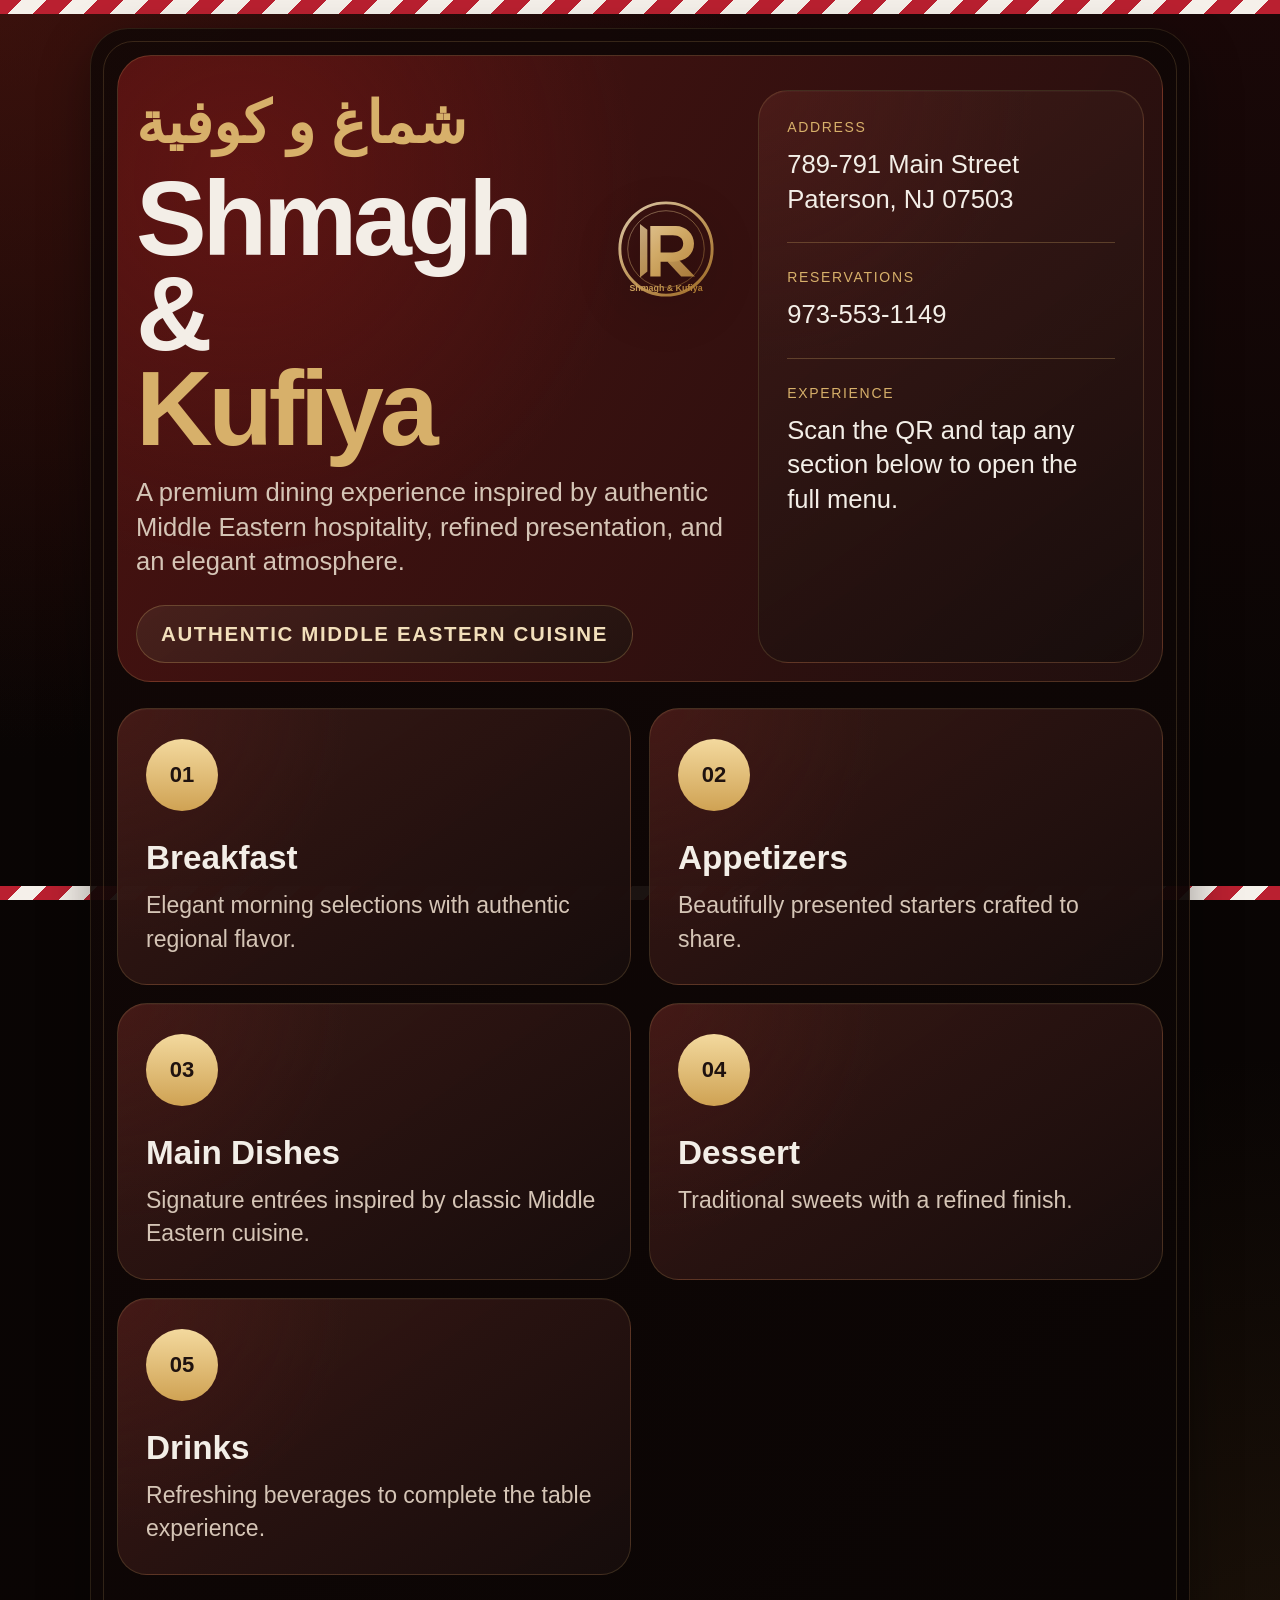
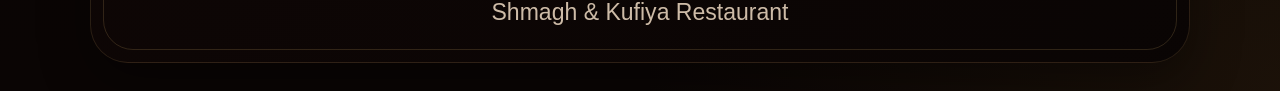
==== index.html @ 5cb91b73 "Add files via upload" ====
<!DOCTYPE html>
<html lang="en">
<head>
  <meta charset="UTF-8" />
  <meta name="viewport" content="width=device-width, initial-scale=1.0" />
  <title>Shmagh & Kufiya</title>
  <link rel="stylesheet" href="styles.css" />
</head>
<body>
  <main class="page-shell">
    <section class="hero">
      <div class="hero-grid">
        <div>
          <h2 class="arabic-title">شماغ و كوفية</h2>
          <div class="brand-wrap">
            <h1 class="brand-title">Shmagh<br>&amp;<br><span class="gold">Kufiya</span></h1>
            <img src="logo.svg" alt="Shmagh & Kufiya logo" class="hero-logo" />
          </div>
          <p class="hero-text">
            A premium dining experience inspired by authentic Middle Eastern hospitality,
            refined presentation, and an elegant atmosphere.
          </p>
          <div class="pill">Authentic Middle Eastern Cuisine</div>
        </div>

        <aside class="info-card">
          <div class="info-block">
            <span class="info-label">Address</span>
            <p class="info-value">789-791 Main Street<br>Paterson, NJ 07503</p>
          </div>
          <div class="info-block">
            <span class="info-label">Reservations</span>
            <p class="info-value">973-553-1149</p>
          </div>
          <div class="info-block">
            <span class="info-label">Experience</span>
            <p class="info-value">Scan the QR and tap any section below to open the full menu.</p>
          </div>
        </aside>
      </div>
    </section>

    <section class="section-nav" aria-label="Menu sections">
      <a href="breakfast.html" class="section-card">
        <span class="section-number">01</span>
        <h2 class="section-title">Breakfast</h2>
        <p class="section-text">Elegant morning selections with authentic regional flavor.</p>
      </a>

      <a href="appetizers.html" class="section-card">
        <span class="section-number">02</span>
        <h2 class="section-title">Appetizers</h2>
        <p class="section-text">Beautifully presented starters crafted to share.</p>
      </a>

      <a href="main.html" class="section-card">
        <span class="section-number">03</span>
        <h2 class="section-title">Main Dishes</h2>
        <p class="section-text">Signature entrées inspired by classic Middle Eastern cuisine.</p>
      </a>

      <a href="dessert.html" class="section-card">
        <span class="section-number">04</span>
        <h2 class="section-title">Dessert</h2>
        <p class="section-text">Traditional sweets with a refined finish.</p>
      </a>

      <a href="drinks.html" class="section-card">
        <span class="section-number">05</span>
        <h2 class="section-title">Drinks</h2>
        <p class="section-text">Refreshing beverages to complete the table experience.</p>
      </a>
    </section>

    <footer class="site-footer">Shmagh &amp; Kufiya Restaurant</footer>
  </main>
</body>
</html>
---- styles.css ----
:root {
  --bg: #090504;
  --panel: rgba(57, 22, 20, 0.78);
  --panel-2: rgba(33, 14, 13, 0.92);
  --gold: #d7b06a;
  --gold-soft: #f2dfbb;
  --text: #f3eee7;
  --muted: #d5c5b6;
  --line: rgba(215, 176, 106, 0.28);
  --shadow: 0 18px 50px rgba(0, 0, 0, 0.38);
  --radius-xl: 34px;
  --radius-lg: 26px;
  --radius-md: 18px;
  --maxw: 1100px;
}

* { box-sizing: border-box; }
html { scroll-behavior: smooth; }
body {
  margin: 0;
  min-height: 100vh;
  font-family: "Segoe UI", Tahoma, Arial, sans-serif;
  color: var(--text);
  background:
    radial-gradient(circle at top left, rgba(112, 32, 20, 0.38), transparent 35%),
    radial-gradient(circle at bottom right, rgba(88, 61, 25, 0.22), transparent 30%),
    linear-gradient(180deg, #1a0808 0%, #090504 45%, #0a0504 100%);
}

body::before,
body::after {
  content: "";
  position: fixed;
  left: 0;
  width: 100%;
  height: 14px;
  z-index: 0;
  pointer-events: none;
  background:
    repeating-linear-gradient(
      -45deg,
      #ba2030 0 18px,
      #f5f0ea 18px 36px
    );
}
body::before { top: 0; }
body::after { bottom: 0; }

img { max-width: 100%; display: block; }
a { color: inherit; }

.page-shell {
  position: relative;
  z-index: 1;
  width: min(calc(100% - 28px), var(--maxw));
  margin: 28px auto;
  padding: 26px;
  border: 1px solid rgba(215, 176, 106, 0.15);
  border-radius: 38px;
  background:
    linear-gradient(135deg, rgba(20, 8, 7, 0.93), rgba(10, 5, 4, 0.97));
  box-shadow: var(--shadow);
  overflow: hidden;
}

.page-shell::before {
  content: "";
  position: absolute;
  inset: 12px;
  border-radius: 30px;
  border: 1px solid rgba(215, 176, 106, 0.18);
  pointer-events: none;
}

.hero {
  position: relative;
  padding: 34px 18px 18px;
  border-radius: var(--radius-xl);
  background:
    radial-gradient(circle at 12% 20%, rgba(127, 24, 22, 0.42), transparent 38%),
    linear-gradient(120deg, rgba(82, 20, 18, 0.9), rgba(34, 16, 15, 0.95));
  border: 1px solid rgba(215, 176, 106, 0.2);
}

.hero-grid {
  display: grid;
  grid-template-columns: 1.4fr 0.9fr;
  gap: 22px;
  align-items: end;
}

.arabic-title {
  margin: 0 0 14px;
  color: var(--gold);
  font-size: clamp(34px, 5vw, 58px);
  font-weight: 700;
  line-height: 1.15;
}

.brand-wrap {
  position: relative;
  min-height: 200px;
}

.brand-title {
  margin: 0;
  font-size: clamp(58px, 9vw, 106px);
  line-height: 0.9;
  font-weight: 800;
  letter-spacing: -0.04em;
}

.brand-title .gold { color: var(--gold); }

.hero-logo {
  position: absolute;
  right: clamp(2px, 3vw, 16px);
  top: clamp(14px, 3vw, 24px);
  width: clamp(66px, 10vw, 108px);
  filter: drop-shadow(0 12px 30px rgba(0, 0, 0, 0.35));
  opacity: 0.96;
}

.hero-text {
  margin: 18px 0 0;
  max-width: 620px;
  color: var(--muted);
  font-size: clamp(21px, 2vw, 28px);
  line-height: 1.36;
}

.pill {
  display: inline-block;
  margin-top: 26px;
  padding: 16px 24px;
  border-radius: 999px;
  border: 1px solid rgba(215, 176, 106, 0.28);
  background: linear-gradient(145deg, rgba(75, 38, 33, 0.75), rgba(33, 20, 16, 0.85));
  color: var(--gold-soft);
  font-weight: 700;
  font-size: clamp(16px, 1.6vw, 22px);
  letter-spacing: 0.08em;
  text-transform: uppercase;
}

.info-card,
.section-card,
.menu-item,
.note-card {
  border: 1px solid rgba(215, 176, 106, 0.18);
  background:
    radial-gradient(circle at top left, rgba(98, 29, 26, 0.28), transparent 40%),
    linear-gradient(145deg, rgba(68, 30, 26, 0.78), rgba(23, 13, 12, 0.94));
  box-shadow: inset 0 1px 0 rgba(255, 255, 255, 0.03);
}

.info-card {
  align-self: stretch;
  padding: 28px;
  border-radius: 30px;
}

.info-block + .info-block {
  margin-top: 26px;
  padding-top: 26px;
  border-top: 1px solid var(--line);
}

.info-label {
  display: block;
  margin-bottom: 12px;
  color: var(--gold);
  text-transform: uppercase;
  letter-spacing: 0.12em;
  font-size: 14px;
}

.info-value {
  margin: 0;
  color: var(--text);
  font-size: clamp(20px, 2vw, 28px);
  line-height: 1.35;
}

.section-nav {
  margin-top: 26px;
  display: grid;
  grid-template-columns: repeat(2, minmax(0, 1fr));
  gap: 18px;
}

.section-card {
  position: relative;
  display: block;
  min-height: 184px;
  padding: 30px 28px 28px;
  border-radius: 30px;
  text-decoration: none;
  transition: transform 0.24s ease, box-shadow 0.24s ease, border-color 0.24s ease;
}

.section-card:hover,
.section-card:focus-visible {
  transform: translateY(-4px) scale(1.01);
  border-color: rgba(215, 176, 106, 0.42);
  box-shadow: 0 22px 44px rgba(0, 0, 0, 0.35);
}

.section-number {
  display: inline-grid;
  place-items: center;
  width: 72px;
  height: 72px;
  border-radius: 50%;
  background: linear-gradient(180deg, #f3d99e, #cfa253);
  color: #1f120f;
  font-size: 22px;
  font-weight: 800;
}

.section-title {
  margin: 28px 0 12px;
  font-size: clamp(26px, 2.6vw, 38px);
  font-weight: 800;
}

.section-text {
  margin: 0;
  color: var(--muted);
  font-size: clamp(18px, 1.8vw, 26px);
  line-height: 1.45;
}

.site-footer {
  padding: 24px 14px 10px;
  text-align: center;
  color: #cdbba7;
  font-size: clamp(18px, 1.8vw, 28px);
}

.page-header {
  padding: 40px 18px 22px;
  border-radius: var(--radius-xl);
  background:
    radial-gradient(circle at 15% 20%, rgba(127, 24, 22, 0.32), transparent 40%),
    linear-gradient(120deg, rgba(66, 18, 17, 0.9), rgba(28, 15, 14, 0.95));
  border: 1px solid rgba(215, 176, 106, 0.18);
}

.back-link {
  display: inline-flex;
  align-items: center;
  gap: 10px;
  margin-bottom: 18px;
  text-decoration: none;
  color: var(--gold-soft);
  font-weight: 600;
}

.page-title {
  margin: 0;
  font-size: clamp(46px, 8vw, 80px);
  line-height: 0.95;
}

.page-subtitle {
  margin: 16px 0 0;
  max-width: 760px;
  color: var(--muted);
  font-size: clamp(20px, 2vw, 28px);
  line-height: 1.42;
}

.menu-grid {
  display: grid;
  grid-template-columns: repeat(2, minmax(0, 1fr));
  gap: 18px;
  margin-top: 24px;
}

.menu-item {
  padding: 24px;
  border-radius: 26px;
}

.item-top {
  display: flex;
  gap: 14px;
  justify-content: space-between;
  align-items: flex-start;
}

.item-name {
  margin: 0;
  font-size: clamp(22px, 2.1vw, 30px);
  font-weight: 750;
}

.item-price {
  flex: 0 0 auto;
  color: var(--gold);
  font-weight: 800;
  font-size: clamp(18px, 2vw, 26px);
}

.item-desc {
  margin: 14px 0 0;
  color: var(--muted);
  font-size: clamp(16px, 1.6vw, 22px);
  line-height: 1.5;
}

.note-card {
  margin-top: 22px;
  padding: 22px 24px;
  border-radius: 22px;
  color: var(--muted);
  font-size: clamp(16px, 1.5vw, 20px);
}

.center-note {
  margin-top: 14px;
  color: #d5c5b6;
  text-align: center;
  font-size: 15px;
}

@media (max-width: 860px) {
  .page-shell { padding: 16px; margin: 16px auto; }
  .hero-grid,
  .menu-grid,
  .section-nav { grid-template-columns: 1fr; }
  .hero-logo {
    right: 0;
    top: 8px;
    width: 72px;
  }
  .brand-wrap { min-height: auto; padding-right: 78px; }
}

@media (max-width: 540px) {
  body::before,
  body::after { height: 10px; }
  .hero,
  .page-header,
  .info-card,
  .section-card,
  .menu-item { border-radius: 24px; }
  .section-card { min-height: 160px; }
  .section-number { width: 60px; height: 60px; font-size: 20px; }
}
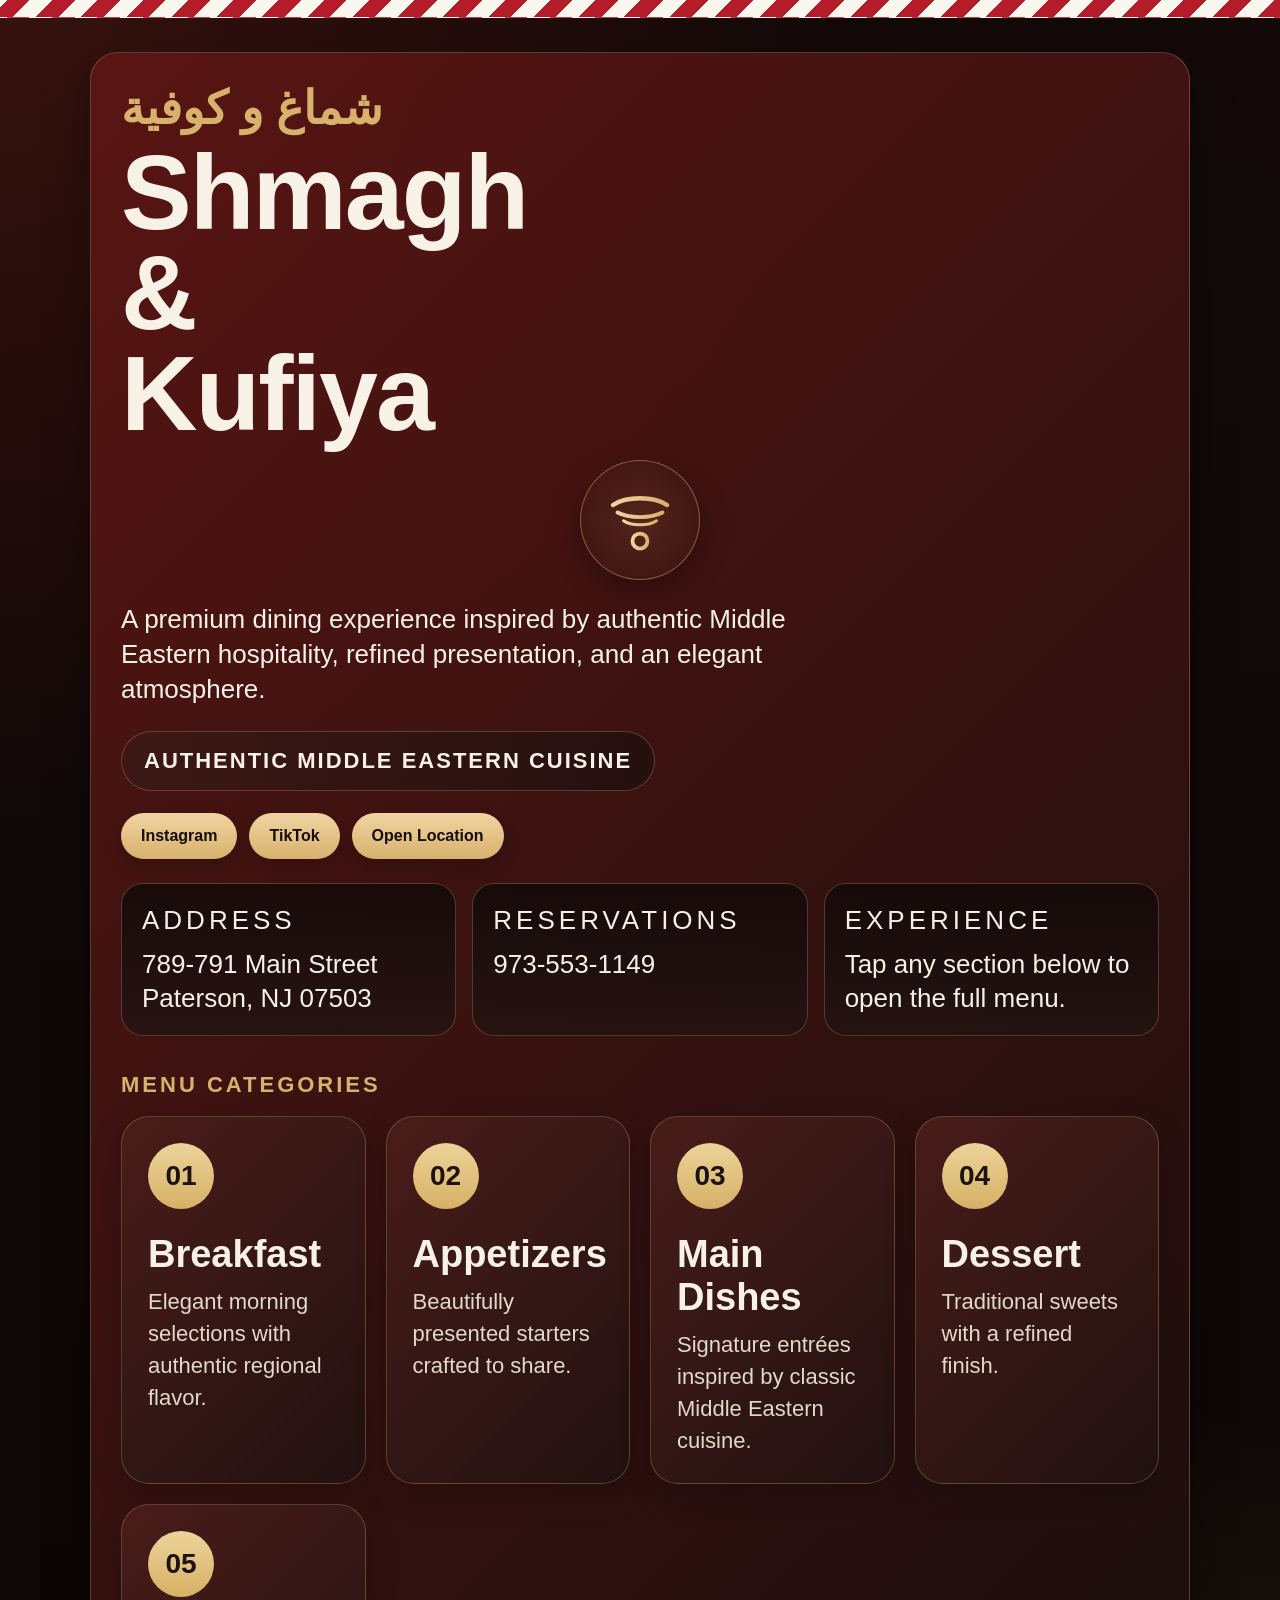
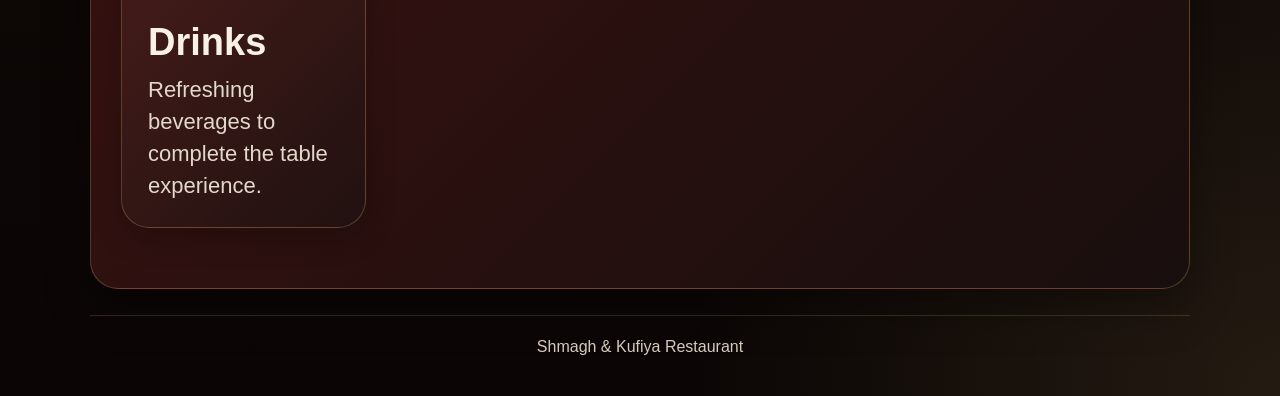
==== commit f16295c1: "Add files via upload" ====
--- a/index.html
+++ b/index.html
@@ -1,78 +1,88 @@
-<!DOCTYPE html>
+<!doctype html>
 <html lang="en">
 <head>
-  <meta charset="UTF-8" />
-  <meta name="viewport" content="width=device-width, initial-scale=1.0" />
+  <meta charset="UTF-8">
+  <meta name="viewport" content="width=device-width, initial-scale=1.0">
   <title>Shmagh & Kufiya</title>
-  <link rel="stylesheet" href="styles.css" />
+  <link rel="stylesheet" href="styles.css">
 </head>
 <body>
-  <main class="page-shell">
-    <section class="hero">
-      <div class="hero-grid">
-        <div>
-          <h2 class="arabic-title">شماغ و كوفية</h2>
-          <div class="brand-wrap">
-            <h1 class="brand-title">Shmagh<br>&amp;<br><span class="gold">Kufiya</span></h1>
-            <img src="logo.svg" alt="Shmagh & Kufiya logo" class="hero-logo" />
-          </div>
-          <p class="hero-text">
-            A premium dining experience inspired by authentic Middle Eastern hospitality,
-            refined presentation, and an elegant atmosphere.
-          </p>
-          <div class="pill">Authentic Middle Eastern Cuisine</div>
+  <div class="top-band"></div>
+
+  <section class="hero">
+    <div class="wrap">
+      <div class="hero-card">
+        <h2 class="ar-title">شماغ و كوفية</h2>
+        <h1 class="en-title">Shmagh<br>&<br>Kufiya</h1>
+
+        <div class="logo-center-wrap">
+          <img src="logo.svg" alt="Shmagh & Kufiya logo" class="logo-center-img">
         </div>
 
-        <aside class="info-card">
-          <div class="info-block">
-            <span class="info-label">Address</span>
-            <p class="info-value">789-791 Main Street<br>Paterson, NJ 07503</p>
+        <p class="tagline">A premium dining experience inspired by authentic Middle Eastern hospitality, refined presentation, and an elegant atmosphere.</p>
+
+        <div class="pill">Authentic Middle Eastern Cuisine</div>
+
+        <div class="quick-links">
+          <a class="quick-btn" href="https://www.instagram.com/shmaghwakufiya?igsh=MTh6cjltM2o0Z2xuYQ==" target="_blank" rel="noopener noreferrer">Instagram</a>
+          <a class="quick-btn" href="https://www.tiktok.com/@shmagh.kufiya.res?_r=1&_t=ZT-94sv7Sqb9Gn" target="_blank" rel="noopener noreferrer">TikTok</a>
+          <a class="quick-btn" href="https://maps.google.com/?q=789-791 Main Street Paterson NJ 07503" target="_blank" rel="noopener noreferrer">Open Location</a>
+        </div>
+
+        <div class="info-grid">
+          <div class="info-box">
+            <div class="info-label">Address</div>
+            <a href="https://maps.google.com/?q=789-791 Main Street Paterson NJ 07503" target="_blank" rel="noopener noreferrer">789-791 Main Street<br>Paterson, NJ 07503</a>
           </div>
-          <div class="info-block">
-            <span class="info-label">Reservations</span>
-            <p class="info-value">973-553-1149</p>
+
+          <div class="info-box">
+            <div class="info-label">Reservations</div>
+            <a href="tel:+19735531149">973-553-1149</a>
           </div>
-          <div class="info-block">
-            <span class="info-label">Experience</span>
-            <p class="info-value">Scan the QR and tap any section below to open the full menu.</p>
+
+          <div class="info-box">
+            <div class="info-label">Experience</div>
+            <div>Tap any section below to open the full menu.</div>
           </div>
-        </aside>
+        </div>
+
+        <h2 class="section-title">Menu Categories</h2>
+
+        <div class="menu-grid">
+          <a class="menu-card" href="breakfast.html">
+            <div class="num">01</div>
+            <h3>Breakfast</h3>
+            <p>Elegant morning selections with authentic regional flavor.</p>
+          </a>
+
+          <a class="menu-card" href="appetizers.html">
+            <div class="num">02</div>
+            <h3>Appetizers</h3>
+            <p>Beautifully presented starters crafted to share.</p>
+          </a>
+
+          <a class="menu-card" href="main.html">
+            <div class="num">03</div>
+            <h3>Main Dishes</h3>
+            <p>Signature entrées inspired by classic Middle Eastern cuisine.</p>
+          </a>
+
+          <a class="menu-card" href="dessert.html">
+            <div class="num">04</div>
+            <h3>Dessert</h3>
+            <p>Traditional sweets with a refined finish.</p>
+          </a>
+
+          <a class="menu-card" href="drinks.html">
+            <div class="num">05</div>
+            <h3>Drinks</h3>
+            <p>Refreshing beverages to complete the table experience.</p>
+          </a>
+        </div>
       </div>
-    </section>
+    </div>
+  </section>
 
-    <section class="section-nav" aria-label="Menu sections">
-      <a href="breakfast.html" class="section-card">
-        <span class="section-number">01</span>
-        <h2 class="section-title">Breakfast</h2>
-        <p class="section-text">Elegant morning selections with authentic regional flavor.</p>
-      </a>
-
-      <a href="appetizers.html" class="section-card">
-        <span class="section-number">02</span>
-        <h2 class="section-title">Appetizers</h2>
-        <p class="section-text">Beautifully presented starters crafted to share.</p>
-      </a>
-
-      <a href="main.html" class="section-card">
-        <span class="section-number">03</span>
-        <h2 class="section-title">Main Dishes</h2>
-        <p class="section-text">Signature entrées inspired by classic Middle Eastern cuisine.</p>
-      </a>
-
-      <a href="dessert.html" class="section-card">
-        <span class="section-number">04</span>
-        <h2 class="section-title">Dessert</h2>
-        <p class="section-text">Traditional sweets with a refined finish.</p>
-      </a>
-
-      <a href="drinks.html" class="section-card">
-        <span class="section-number">05</span>
-        <h2 class="section-title">Drinks</h2>
-        <p class="section-text">Refreshing beverages to complete the table experience.</p>
-      </a>
-    </section>
-
-    <footer class="site-footer">Shmagh &amp; Kufiya Restaurant</footer>
-  </main>
+  <div class="wrap footer">Shmagh &amp; Kufiya Restaurant</div>
 </body>
 </html>
--- a/styles.css
+++ b/styles.css
@@ -1,351 +1,87 @@
-:root {
-  --bg: #090504;
-  --panel: rgba(57, 22, 20, 0.78);
-  --panel-2: rgba(33, 14, 13, 0.92);
-  --gold: #d7b06a;
-  --gold-soft: #f2dfbb;
-  --text: #f3eee7;
-  --muted: #d5c5b6;
-  --line: rgba(215, 176, 106, 0.28);
-  --shadow: 0 18px 50px rgba(0, 0, 0, 0.38);
-  --radius-xl: 34px;
-  --radius-lg: 26px;
-  --radius-md: 18px;
-  --maxw: 1100px;
+:root{
+  --bg:#0f0908;
+  --panel:#2a1715;
+  --gold:#d7b26d;
+  --cream:#f8f1e6;
+  --line:rgba(215,178,109,.28)
 }
-
-* { box-sizing: border-box; }
-html { scroll-behavior: smooth; }
-body {
-  margin: 0;
-  min-height: 100vh;
-  font-family: "Segoe UI", Tahoma, Arial, sans-serif;
-  color: var(--text);
+*{box-sizing:border-box}
+html{scroll-behavior:smooth}
+body{
+  margin:0;
+  font-family:Arial,Helvetica,sans-serif;
+  color:var(--cream);
   background:
-    radial-gradient(circle at top left, rgba(112, 32, 20, 0.38), transparent 35%),
-    radial-gradient(circle at bottom right, rgba(88, 61, 25, 0.22), transparent 30%),
-    linear-gradient(180deg, #1a0808 0%, #090504 45%, #0a0504 100%);
+    radial-gradient(circle at top left, rgba(120,35,25,.35), transparent 35%),
+    radial-gradient(circle at bottom right, rgba(215,178,109,.12), transparent 25%),
+    linear-gradient(180deg,#130909 0%,#0b0605 100%);
+  min-height:100vh
 }
-
-body::before,
-body::after {
-  content: "";
-  position: fixed;
-  left: 0;
-  width: 100%;
-  height: 14px;
-  z-index: 0;
-  pointer-events: none;
-  background:
-    repeating-linear-gradient(
-      -45deg,
-      #ba2030 0 18px,
-      #f5f0ea 18px 36px
-    );
+.wrap{width:min(1100px,92vw);margin:0 auto}
+.top-band{height:18px;background:repeating-linear-gradient(-45deg,#b31c28 0 16px,#faf7ef 16px 32px);border-bottom:1px solid rgba(255,255,255,.15)}
+.hero,.page-hero{padding:34px 0 26px}
+.hero-card{
+  position:relative;
+  border:1px solid var(--line);
+  border-radius:28px;
+  padding:30px;
+  background:linear-gradient(135deg,rgba(91,22,20,.95),rgba(24,15,14,.96));
+  box-shadow:0 18px 45px rgba(0,0,0,.35);
+  overflow:hidden
 }
-body::before { top: 0; }
-body::after { bottom: 0; }
-
-img { max-width: 100%; display: block; }
-a { color: inherit; }
-
-.page-shell {
-  position: relative;
-  z-index: 1;
-  width: min(calc(100% - 28px), var(--maxw));
-  margin: 28px auto;
-  padding: 26px;
-  border: 1px solid rgba(215, 176, 106, 0.15);
-  border-radius: 38px;
-  background:
-    linear-gradient(135deg, rgba(20, 8, 7, 0.93), rgba(10, 5, 4, 0.97));
-  box-shadow: var(--shadow);
-  overflow: hidden;
+.ar-title{color:var(--gold);font-size:clamp(24px,5vw,46px);margin:0 0 8px;line-height:1.1;font-weight:700}
+.en-title{margin:0;line-height:.95;font-size:clamp(52px,11vw,106px);letter-spacing:-2px;font-weight:800;max-width:540px}
+.logo-center-wrap{
+  display:flex;
+  justify-content:center;
+  align-items:center;
+  margin:16px 0 12px;
 }
-
-.page-shell::before {
-  content: "";
-  position: absolute;
-  inset: 12px;
-  border-radius: 30px;
-  border: 1px solid rgba(215, 176, 106, 0.18);
-  pointer-events: none;
+.logo-center-img{
+  width:120px;
+  height:120px;
+  object-fit:contain;
+  border-radius:50%;
+  border:1px solid rgba(215,178,109,.45);
+  background:radial-gradient(circle, rgba(215,178,109,.12), rgba(0,0,0,.08));
+  padding:14px;
+  box-shadow:0 10px 30px rgba(0,0,0,.28)
 }
-
-.hero {
-  position: relative;
-  padding: 34px 18px 18px;
-  border-radius: var(--radius-xl);
-  background:
-    radial-gradient(circle at 12% 20%, rgba(127, 24, 22, 0.42), transparent 38%),
-    linear-gradient(120deg, rgba(82, 20, 18, 0.9), rgba(34, 16, 15, 0.95));
-  border: 1px solid rgba(215, 176, 106, 0.2);
+.tagline{max-width:760px;font-size:clamp(18px,3vw,26px);line-height:1.35;margin:22px 0 24px}
+.pill{display:inline-block;padding:16px 22px;border-radius:999px;border:1px solid var(--line);background:linear-gradient(90deg,rgba(55,28,25,.6),rgba(27,16,15,.7));font-size:clamp(18px,2.4vw,22px);font-weight:700;letter-spacing:2px;text-transform:uppercase}
+.quick-links{display:flex;flex-wrap:wrap;gap:12px;margin:22px 0 12px}
+.quick-btn{
+  text-decoration:none;
+  color:#160d0c;
+  background:linear-gradient(180deg,#f1d4a2,#d7b26d);
+  border-radius:999px;
+  padding:14px 20px;
+  font-weight:800;
+  box-shadow:0 8px 18px rgba(0,0,0,.18)
 }
-
-.hero-grid {
-  display: grid;
-  grid-template-columns: 1.4fr 0.9fr;
-  gap: 22px;
-  align-items: end;
+.info-grid{margin-top:24px;display:grid;grid-template-columns:repeat(auto-fit,minmax(230px,1fr));gap:16px}
+.info-box{border:1px solid var(--line);border-radius:22px;padding:20px;background:linear-gradient(180deg,rgba(17,10,9,.85),rgba(34,20,18,.8))}
+.info-label{color:var(--gold);font-size:14px;letter-spacing:4px;text-transform:uppercase;margin-bottom:10px}
+.info-box a,.info-box div{color:var(--cream);text-decoration:none;font-size:clamp(20px,2.8vw,26px);line-height:1.3}
+.section-title{margin:36px 0 18px;color:var(--gold);font-size:22px;letter-spacing:3px;text-transform:uppercase}
+.menu-grid{display:grid;grid-template-columns:repeat(auto-fit,minmax(230px,1fr));gap:20px;padding-bottom:30px}
+.menu-card{display:block;text-decoration:none;color:var(--cream);border:1px solid var(--line);border-radius:28px;padding:26px;min-height:220px;background:linear-gradient(135deg,rgba(75,30,27,.9),rgba(32,18,17,.96));box-shadow:0 10px 30px rgba(0,0,0,.22);transition:transform .18s ease}
+.menu-card:hover{transform:translateY(-4px)}
+.num{width:66px;height:66px;border-radius:50%;display:grid;place-items:center;background:linear-gradient(180deg,#edd39a,#d6b066);color:#1c1310;font-weight:800;font-size:28px}
+.menu-card h3{font-size:clamp(24px,4vw,38px);margin:24px 0 10px}
+.menu-card p{margin:0;color:#e2d8cb;font-size:clamp(17px,2.2vw,22px);line-height:1.45}
+.footer{border-top:1px solid rgba(215,178,109,.2);color:#d9cdbf;text-align:center;padding:22px 0 40px}
+.back{display:inline-block;margin:22px 0;color:var(--gold);text-decoration:none;font-weight:700}
+.page-title{font-size:clamp(36px,8vw,72px);margin:0 0 10px}
+.page-sub{color:#e6dccf;font-size:clamp(18px,2.5vw,24px);margin:0 0 18px}
+.list{display:grid;gap:14px;padding:0 0 30px}
+.item{border:1px solid var(--line);border-radius:22px;padding:18px 20px;background:linear-gradient(135deg,rgba(69,29,26,.9),rgba(22,14,13,.96));display:flex;align-items:flex-start;justify-content:space-between;gap:14px}
+.item h4{margin:0 0 6px;font-size:22px}.item p{margin:0;color:#dccfc1;line-height:1.45}.price{color:var(--gold);font-weight:800;white-space:nowrap;font-size:20px}
+@media (max-width:700px){
+  .hero-card{padding:24px 18px}
+  .en-title{max-width:300px}
+  .logo-center-img{width:92px;height:92px}
+  .quick-links{flex-direction:column}
+  .quick-btn{text-align:center}
+  .item{flex-direction:column}
 }
-
-.arabic-title {
-  margin: 0 0 14px;
-  color: var(--gold);
-  font-size: clamp(34px, 5vw, 58px);
-  font-weight: 700;
-  line-height: 1.15;
-}
-
-.brand-wrap {
-  position: relative;
-  min-height: 200px;
-}
-
-.brand-title {
-  margin: 0;
-  font-size: clamp(58px, 9vw, 106px);
-  line-height: 0.9;
-  font-weight: 800;
-  letter-spacing: -0.04em;
-}
-
-.brand-title .gold { color: var(--gold); }
-
-.hero-logo {
-  position: absolute;
-  right: clamp(2px, 3vw, 16px);
-  top: clamp(14px, 3vw, 24px);
-  width: clamp(66px, 10vw, 108px);
-  filter: drop-shadow(0 12px 30px rgba(0, 0, 0, 0.35));
-  opacity: 0.96;
-}
-
-.hero-text {
-  margin: 18px 0 0;
-  max-width: 620px;
-  color: var(--muted);
-  font-size: clamp(21px, 2vw, 28px);
-  line-height: 1.36;
-}
-
-.pill {
-  display: inline-block;
-  margin-top: 26px;
-  padding: 16px 24px;
-  border-radius: 999px;
-  border: 1px solid rgba(215, 176, 106, 0.28);
-  background: linear-gradient(145deg, rgba(75, 38, 33, 0.75), rgba(33, 20, 16, 0.85));
-  color: var(--gold-soft);
-  font-weight: 700;
-  font-size: clamp(16px, 1.6vw, 22px);
-  letter-spacing: 0.08em;
-  text-transform: uppercase;
-}
-
-.info-card,
-.section-card,
-.menu-item,
-.note-card {
-  border: 1px solid rgba(215, 176, 106, 0.18);
-  background:
-    radial-gradient(circle at top left, rgba(98, 29, 26, 0.28), transparent 40%),
-    linear-gradient(145deg, rgba(68, 30, 26, 0.78), rgba(23, 13, 12, 0.94));
-  box-shadow: inset 0 1px 0 rgba(255, 255, 255, 0.03);
-}
-
-.info-card {
-  align-self: stretch;
-  padding: 28px;
-  border-radius: 30px;
-}
-
-.info-block + .info-block {
-  margin-top: 26px;
-  padding-top: 26px;
-  border-top: 1px solid var(--line);
-}
-
-.info-label {
-  display: block;
-  margin-bottom: 12px;
-  color: var(--gold);
-  text-transform: uppercase;
-  letter-spacing: 0.12em;
-  font-size: 14px;
-}
-
-.info-value {
-  margin: 0;
-  color: var(--text);
-  font-size: clamp(20px, 2vw, 28px);
-  line-height: 1.35;
-}
-
-.section-nav {
-  margin-top: 26px;
-  display: grid;
-  grid-template-columns: repeat(2, minmax(0, 1fr));
-  gap: 18px;
-}
-
-.section-card {
-  position: relative;
-  display: block;
-  min-height: 184px;
-  padding: 30px 28px 28px;
-  border-radius: 30px;
-  text-decoration: none;
-  transition: transform 0.24s ease, box-shadow 0.24s ease, border-color 0.24s ease;
-}
-
-.section-card:hover,
-.section-card:focus-visible {
-  transform: translateY(-4px) scale(1.01);
-  border-color: rgba(215, 176, 106, 0.42);
-  box-shadow: 0 22px 44px rgba(0, 0, 0, 0.35);
-}
-
-.section-number {
-  display: inline-grid;
-  place-items: center;
-  width: 72px;
-  height: 72px;
-  border-radius: 50%;
-  background: linear-gradient(180deg, #f3d99e, #cfa253);
-  color: #1f120f;
-  font-size: 22px;
-  font-weight: 800;
-}
-
-.section-title {
-  margin: 28px 0 12px;
-  font-size: clamp(26px, 2.6vw, 38px);
-  font-weight: 800;
-}
-
-.section-text {
-  margin: 0;
-  color: var(--muted);
-  font-size: clamp(18px, 1.8vw, 26px);
-  line-height: 1.45;
-}
-
-.site-footer {
-  padding: 24px 14px 10px;
-  text-align: center;
-  color: #cdbba7;
-  font-size: clamp(18px, 1.8vw, 28px);
-}
-
-.page-header {
-  padding: 40px 18px 22px;
-  border-radius: var(--radius-xl);
-  background:
-    radial-gradient(circle at 15% 20%, rgba(127, 24, 22, 0.32), transparent 40%),
-    linear-gradient(120deg, rgba(66, 18, 17, 0.9), rgba(28, 15, 14, 0.95));
-  border: 1px solid rgba(215, 176, 106, 0.18);
-}
-
-.back-link {
-  display: inline-flex;
-  align-items: center;
-  gap: 10px;
-  margin-bottom: 18px;
-  text-decoration: none;
-  color: var(--gold-soft);
-  font-weight: 600;
-}
-
-.page-title {
-  margin: 0;
-  font-size: clamp(46px, 8vw, 80px);
-  line-height: 0.95;
-}
-
-.page-subtitle {
-  margin: 16px 0 0;
-  max-width: 760px;
-  color: var(--muted);
-  font-size: clamp(20px, 2vw, 28px);
-  line-height: 1.42;
-}
-
-.menu-grid {
-  display: grid;
-  grid-template-columns: repeat(2, minmax(0, 1fr));
-  gap: 18px;
-  margin-top: 24px;
-}
-
-.menu-item {
-  padding: 24px;
-  border-radius: 26px;
-}
-
-.item-top {
-  display: flex;
-  gap: 14px;
-  justify-content: space-between;
-  align-items: flex-start;
-}
-
-.item-name {
-  margin: 0;
-  font-size: clamp(22px, 2.1vw, 30px);
-  font-weight: 750;
-}
-
-.item-price {
-  flex: 0 0 auto;
-  color: var(--gold);
-  font-weight: 800;
-  font-size: clamp(18px, 2vw, 26px);
-}
-
-.item-desc {
-  margin: 14px 0 0;
-  color: var(--muted);
-  font-size: clamp(16px, 1.6vw, 22px);
-  line-height: 1.5;
-}
-
-.note-card {
-  margin-top: 22px;
-  padding: 22px 24px;
-  border-radius: 22px;
-  color: var(--muted);
-  font-size: clamp(16px, 1.5vw, 20px);
-}
-
-.center-note {
-  margin-top: 14px;
-  color: #d5c5b6;
-  text-align: center;
-  font-size: 15px;
-}
-
-@media (max-width: 860px) {
-  .page-shell { padding: 16px; margin: 16px auto; }
-  .hero-grid,
-  .menu-grid,
-  .section-nav { grid-template-columns: 1fr; }
-  .hero-logo {
-    right: 0;
-    top: 8px;
-    width: 72px;
-  }
-  .brand-wrap { min-height: auto; padding-right: 78px; }
-}
-
-@media (max-width: 540px) {
-  body::before,
-  body::after { height: 10px; }
-  .hero,
-  .page-header,
-  .info-card,
-  .section-card,
-  .menu-item { border-radius: 24px; }
-  .section-card { min-height: 160px; }
-  .section-number { width: 60px; height: 60px; font-size: 20px; }
-}
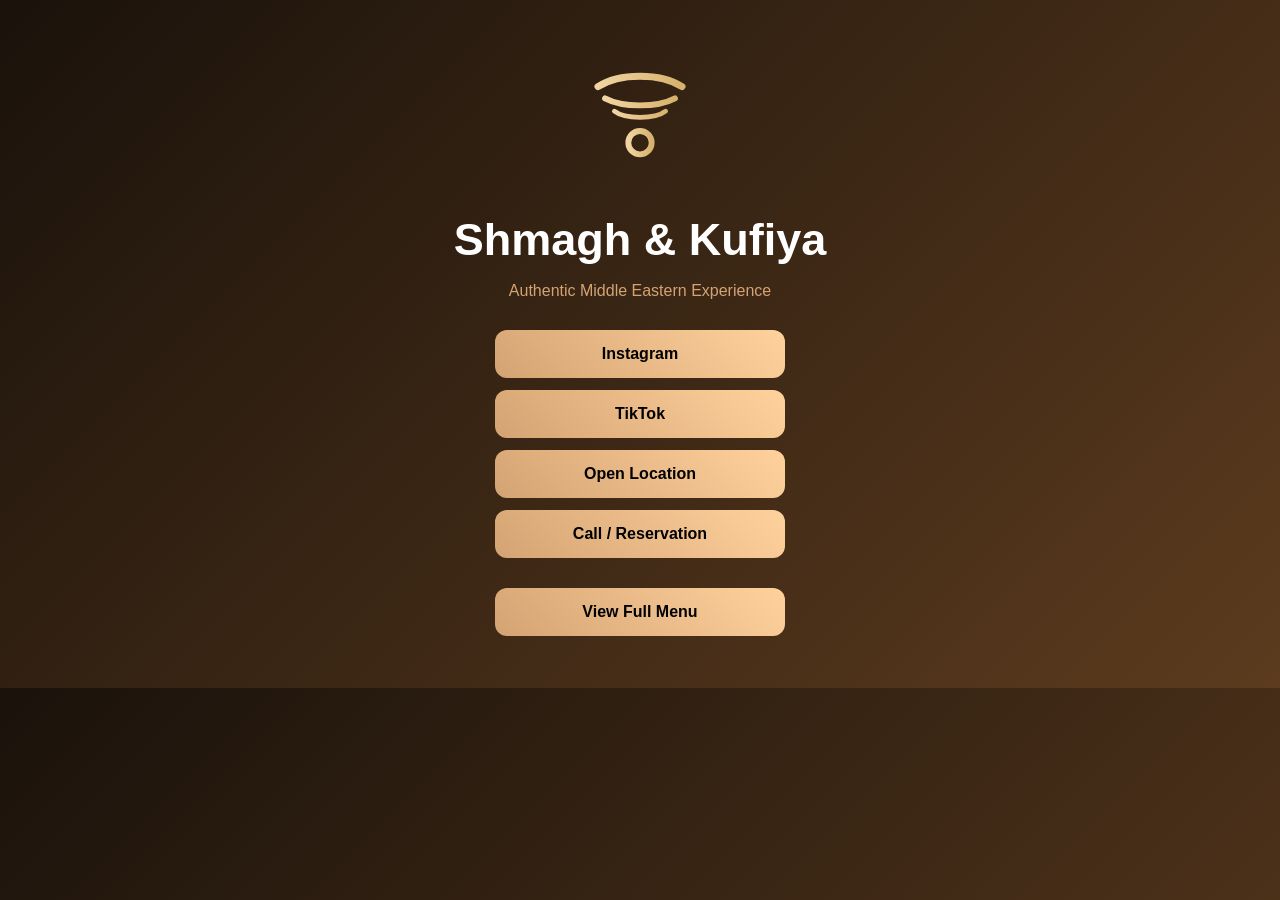
==== commit 757f76b9: "Update index.html" ====
--- a/index.html
+++ b/index.html
@@ -1,88 +1,82 @@
-<!doctype html>
+<!DOCTYPE html>
 <html lang="en">
 <head>
-  <meta charset="UTF-8">
-  <meta name="viewport" content="width=device-width, initial-scale=1.0">
-  <title>Shmagh & Kufiya</title>
-  <link rel="stylesheet" href="styles.css">
+<meta charset="UTF-8">
+<meta name="viewport" content="width=device-width, initial-scale=1.0">
+<title>Shmagh & Kufiya</title>
+
+<style>
+body {
+  margin:0;
+  font-family: 'Segoe UI', sans-serif;
+  background: linear-gradient(135deg,#1a120b,#5c3b1e);
+  color:white;
+  text-align:center;
+}
+
+.container {
+  padding:40px 20px;
+}
+
+.logo {
+  width:140px;
+  margin-bottom:20px;
+}
+
+h1 {
+  font-size:45px;
+  margin:10px 0;
+}
+
+.subtitle {
+  color:#d4a373;
+  margin-bottom:30px;
+}
+
+.btn {
+  display:block;
+  margin:12px auto;
+  padding:15px;
+  width:260px;
+  border-radius:12px;
+  background: linear-gradient(45deg,#d4a373,#ffd29d);
+  color:black;
+  text-decoration:none;
+  font-weight:bold;
+  transition:0.3s;
+}
+
+.btn:hover {
+  transform:scale(1.05);
+}
+
+.menu {
+  margin-top:30px;
+}
+
+</style>
+
 </head>
+
 <body>
-  <div class="top-band"></div>
 
-  <section class="hero">
-    <div class="wrap">
-      <div class="hero-card">
-        <h2 class="ar-title">شماغ و كوفية</h2>
-        <h1 class="en-title">Shmagh<br>&<br>Kufiya</h1>
+<div class="container">
 
-        <div class="logo-center-wrap">
-          <img src="logo.svg" alt="Shmagh & Kufiya logo" class="logo-center-img">
-        </div>
+<img src="logo.svg" class="logo">
 
-        <p class="tagline">A premium dining experience inspired by authentic Middle Eastern hospitality, refined presentation, and an elegant atmosphere.</p>
+<h1>Shmagh & Kufiya</h1>
+<p class="subtitle">Authentic Middle Eastern Experience</p>
 
-        <div class="pill">Authentic Middle Eastern Cuisine</div>
+<a class="btn" href="https://www.instagram.com/shmaghwakufiya" target="_blank">Instagram</a>
+<a class="btn" href="https://www.tiktok.com/@shmagh.kufiya.res" target="_blank">TikTok</a>
+<a class="btn" href="https://maps.google.com/?q=789-791 Main Street Paterson NJ" target="_blank">Open Location</a>
+<a class="btn" href="tel:9735531149">Call / Reservation</a>
 
-        <div class="quick-links">
-          <a class="quick-btn" href="https://www.instagram.com/shmaghwakufiya?igsh=MTh6cjltM2o0Z2xuYQ==" target="_blank" rel="noopener noreferrer">Instagram</a>
-          <a class="quick-btn" href="https://www.tiktok.com/@shmagh.kufiya.res?_r=1&_t=ZT-94sv7Sqb9Gn" target="_blank" rel="noopener noreferrer">TikTok</a>
-          <a class="quick-btn" href="https://maps.google.com/?q=789-791 Main Street Paterson NJ 07503" target="_blank" rel="noopener noreferrer">Open Location</a>
-        </div>
+<div class="menu">
+<a class="btn" href="main.html">View Full Menu</a>
+</div>
 
-        <div class="info-grid">
-          <div class="info-box">
-            <div class="info-label">Address</div>
-            <a href="https://maps.google.com/?q=789-791 Main Street Paterson NJ 07503" target="_blank" rel="noopener noreferrer">789-791 Main Street<br>Paterson, NJ 07503</a>
-          </div>
+</div>
 
-          <div class="info-box">
-            <div class="info-label">Reservations</div>
-            <a href="tel:+19735531149">973-553-1149</a>
-          </div>
-
-          <div class="info-box">
-            <div class="info-label">Experience</div>
-            <div>Tap any section below to open the full menu.</div>
-          </div>
-        </div>
-
-        <h2 class="section-title">Menu Categories</h2>
-
-        <div class="menu-grid">
-          <a class="menu-card" href="breakfast.html">
-            <div class="num">01</div>
-            <h3>Breakfast</h3>
-            <p>Elegant morning selections with authentic regional flavor.</p>
-          </a>
-
-          <a class="menu-card" href="appetizers.html">
-            <div class="num">02</div>
-            <h3>Appetizers</h3>
-            <p>Beautifully presented starters crafted to share.</p>
-          </a>
-
-          <a class="menu-card" href="main.html">
-            <div class="num">03</div>
-            <h3>Main Dishes</h3>
-            <p>Signature entrées inspired by classic Middle Eastern cuisine.</p>
-          </a>
-
-          <a class="menu-card" href="dessert.html">
-            <div class="num">04</div>
-            <h3>Dessert</h3>
-            <p>Traditional sweets with a refined finish.</p>
-          </a>
-
-          <a class="menu-card" href="drinks.html">
-            <div class="num">05</div>
-            <h3>Drinks</h3>
-            <p>Refreshing beverages to complete the table experience.</p>
-          </a>
-        </div>
-      </div>
-    </div>
-  </section>
-
-  <div class="wrap footer">Shmagh &amp; Kufiya Restaurant</div>
 </body>
 </html>
